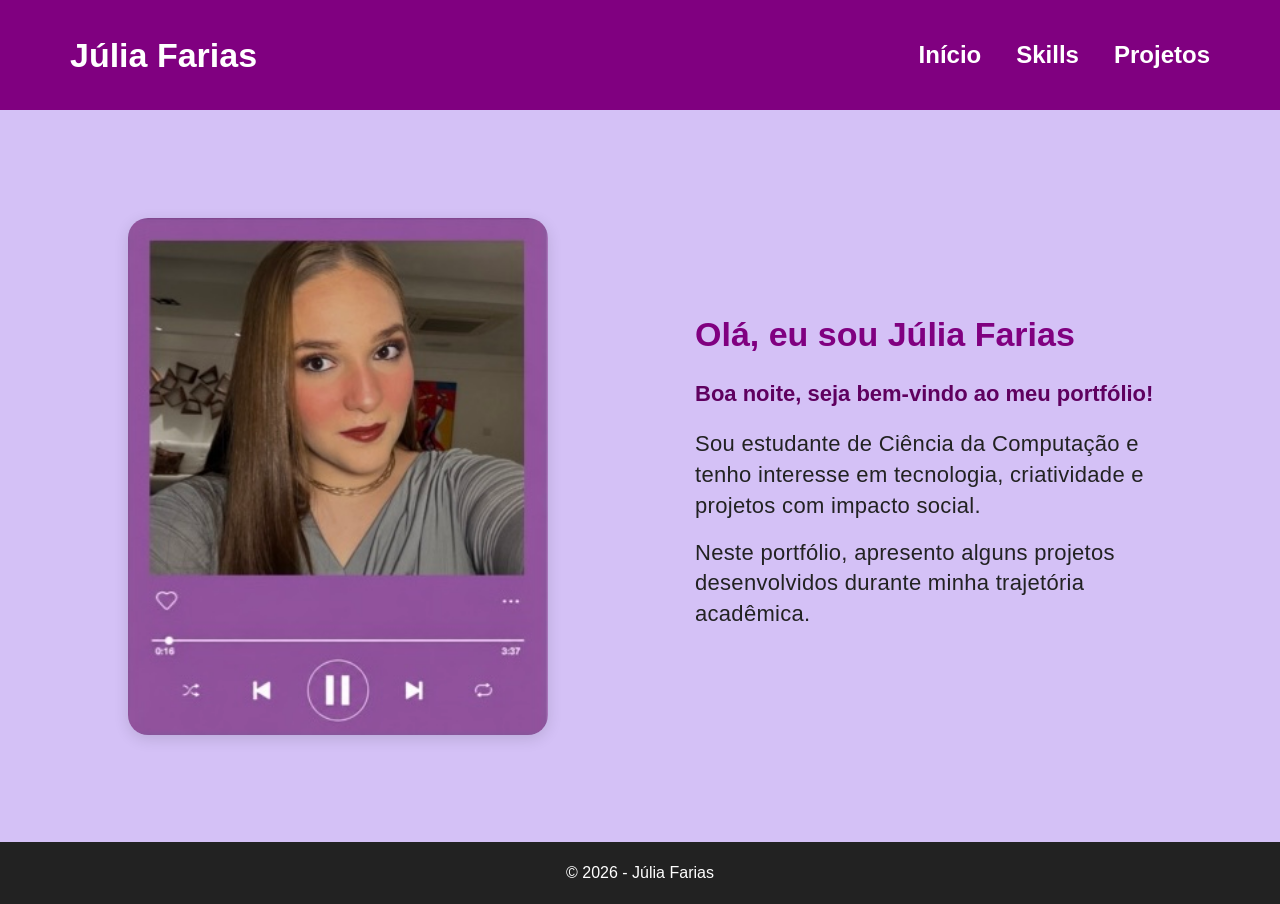
==== index.html @ e1ec88dc "arquivos enviados" ====
<!DOCTYPE html>
<html lang="pt-BR">
<head>
  <meta charset="UTF-8">
  <meta name="viewport" content="width=device-width, initial-scale=1.0">
  <title>Portfólio - Júlia Farias</title>
  <link rel="stylesheet" href="style.css">
</head>

<body>

  <header>
    <div class="interface">
      <h1>Júlia Farias</h1>

      <nav>
        <a href="index.html">Início</a>
        <a href="sobre.html">Skills</a>
        <a href="projetos.html">Projetos</a>
      </nav>
    </div>
  </header>

  <main class="pagina-inicial">
    <section class="hero">

      <div class="hero-imagem">
        <img src="imagens/agora1.jpg" alt="Foto de Júlia Farias">
      </div>

      <div class="texto-inicial">
        <h2>Olá, eu sou Júlia Farias</h2>

        <h3 id="saudacao"></h3>

        <p>
          Sou estudante de Ciência da Computação e tenho interesse em tecnologia,
          criatividade e projetos com impacto social.
        </p>

        <p>
          Neste portfólio, apresento alguns projetos desenvolvidos durante minha
          trajetória acadêmica.
        </p>
      </div>

    </section>
  </main>

  <footer>
    <p>&copy; 2026 - Júlia Farias</p>
  </footer>

  <script src="script.js"></script>
</body>
</html>
---- style.css ----
:root {
  --cor-principal: #800080;
  --cor-principal-escura: #5f005f;
  --cor-fundo: #D4C1F6;
  --cor-fundo-projetos: #f8f4ec;
  --cor-texto: #222222;
  --cor-card: #ffffff;
  --cor-sombra: rgba(0, 0, 0, 0.12);
}

* {
  margin: 0;
  padding: 0;
  box-sizing: border-box;
}

body {
  background-color: var(--cor-fundo);
  color: var(--cor-texto);
  font-family: Arial, Helvetica, sans-serif;
  line-height: 1.6;

  min-height: 100vh;
  display: flex;
  flex-direction: column;
}

/* ========================= */
/* CABEÇALHO */
/* ========================= */

header {
  background-color: var(--cor-principal);
  color: white;
  padding: 28px 0;
}

.interface {
  width: 100%;
  padding: 0 70px;

  display: flex;
  align-items: center;
  justify-content: space-between;
}

header h1 {
  font-size: 34px;
  color: white;
  margin: 0;
}

header nav {
  display: flex;
  gap: 35px;
  align-items: center;
}

header nav a {
  color: white;
  text-decoration: none;
  font-weight: bold;
  font-size: 24px;
}

header nav a:visited {
  color: white;
}

header nav a:hover {
  text-decoration: underline;
}

/* ========================= */
/* PÁGINA INICIAL - INDEX */
/* ========================= */

main.pagina-inicial {
  flex: 1;
  width: 100%;
  margin: 0;
  padding: 0;
}

.pagina-inicial .hero {
  width: 100%;
  min-height: calc(100vh - 168px);

  display: flex;
  align-items: center;
  justify-content: space-between;

  padding: 60px 90px;
  gap: 70px;

  background-color: var(--cor-fundo);
}

.pagina-inicial .hero-imagem {
  width: 45%;

  display: flex;
  justify-content: center;
  align-items: center;
}

.pagina-inicial .hero-imagem img {
  width: 420px;
  max-width: 100%;
  display: block;

  border-radius: 20px;
  box-shadow: 0 4px 15px var(--cor-sombra);
}

.pagina-inicial .texto-inicial {
  width: 45%;
  margin-left: auto;
}

.pagina-inicial .texto-inicial h2 {
  color: var(--cor-principal);
  font-size: 34px;
  margin-bottom: 15px;
}

/* Mensagem do JavaScript */
.pagina-inicial .texto-inicial #saudacao {
  color: var(--cor-principal-escura);
  font-size: 22px;
  font-weight: bold;
  margin-bottom: 18px;
}

.pagina-inicial .texto-inicial p {
  font-size: 22px;
  line-height: 1.4;
  max-width: 650px;
  margin-bottom: 16px;
  letter-spacing: 0.3px;
}

/* ========================= */
/* PÁGINA DE PROJETOS */
/* ========================= */

main.pagina-projetos {
  flex: 1;
  width: 100%;
  max-width: none;
  margin: 0;
  padding: 50px 8% 50px 5%;

  background-color: var(--cor-fundo);
  border-radius: 0;
  box-shadow: none;
}

.pagina-projetos h2 {
  color: var(--cor-principal);
  font-size: 34px;
  margin-bottom: 20px;
}

.pagina-projetos > p {
  font-size: 18px;
  margin-bottom: 30px;
}

/* Área com foto + cards */
.pagina-projetos .area-projetos {
  display: flex;
  align-items: flex-start;
  gap: 30px;
}

/* Foto da esquerda */
.pagina-projetos .foto-projetos {
  width: 28%;
  min-width: 200px;
}

.pagina-projetos .foto-projetos img {
  width: 100%;
  display: block;
  border-radius: 10px;
}

/* Cards ao lado da foto */
.pagina-projetos .projetos-container {
  flex: 1;

  display: grid;
  grid-template-columns: repeat(2, 1fr);
  gap: 28px;
}

/* Link dos cards */
.pagina-projetos .card-link {
  text-decoration: none;
  color: inherit;
  display: block;
}

.pagina-projetos .card-link:visited {
  color: inherit;
}

.pagina-projetos .card-link:hover .projeto-card {
  transform: translateY(-5px);
}

/* Card */
.pagina-projetos .projeto-card {
  height: 100%;
  background-color: var(--cor-card);
  padding: 28px;
  border-radius: 14px;
  box-shadow: 0 4px 15px var(--cor-sombra);
  transition: 0.3s;
}

.pagina-projetos .projeto-card h3 {
  color: var(--cor-principal);
  font-size: 22px;
  margin-bottom: 15px;
  text-decoration: none;
}

.pagina-projetos .projeto-card p {
  color: var(--cor-texto);
  font-size: 18px;
  line-height: 1.6;
  text-decoration: none;
}

/* ========================= */
/* PÁGINA SOBRE / SKILLS */
/* ========================= */

main.pagina-sobre {
  flex: 1;
  width: 90%;
  max-width: 1100px;
  margin: 50px auto;
  padding: 35px;

  background-color: var(--cor-card);
  border-radius: 20px;
  box-shadow: 0 4px 15px var(--cor-sombra);
}

.pagina-sobre h2 {
  color: var(--cor-principal);
  font-size: 32px;
  margin-bottom: 20px;
}

.pagina-sobre h3 {
  color: var(--cor-principal-escura);
  font-size: 24px;
  margin-top: 25px;
  margin-bottom: 10px;
}

.pagina-sobre p {
  font-size: 18px;
  margin-bottom: 15px;
}

.pagina-sobre ul {
  margin-left: 25px;
  margin-bottom: 20px;
}

.pagina-sobre li {
  font-size: 18px;
  margin-bottom: 8px;
}

.pagina-sobre img {
  max-width: 100%;
  height: auto;
  border-radius: 15px;
}

/* ========================= */
/* RODAPÉ */
/* ========================= */

footer {
  background-color: #222222;
  color: white;
  text-align: center;
  padding: 18px 0;
}

/* ========================= */
/* RESPONSIVIDADE */
/* ========================= */

@media (max-width: 900px) {
  .interface {
    padding: 0 30px;
    flex-direction: column;
    gap: 15px;
  }

  header nav {
    gap: 20px;
  }

  header nav a {
    font-size: 20px;
  }

  .pagina-inicial .hero {
    flex-direction: column;
    text-align: center;
    padding: 40px 30px;
    gap: 35px;
  }

  .pagina-inicial .hero-imagem,
  .pagina-inicial .texto-inicial {
    width: 100%;
  }

  .pagina-inicial .texto-inicial {
    margin-left: 0;
  }

  .pagina-inicial .hero-imagem img {
    width: 320px;
  }

  main.pagina-projetos {
    padding: 40px 30px;
  }

  .pagina-projetos .area-projetos {
    flex-direction: column;
  }

  .pagina-projetos .foto-projetos {
    width: 100%;
    max-width: 320px;
    min-width: 0;
    margin: 0 auto;
  }

  .pagina-projetos .projetos-container {
    width: 100%;
    grid-template-columns: 1fr;
  }

  main.pagina-sobre {
    width: 90%;
    padding: 25px;
  }
}
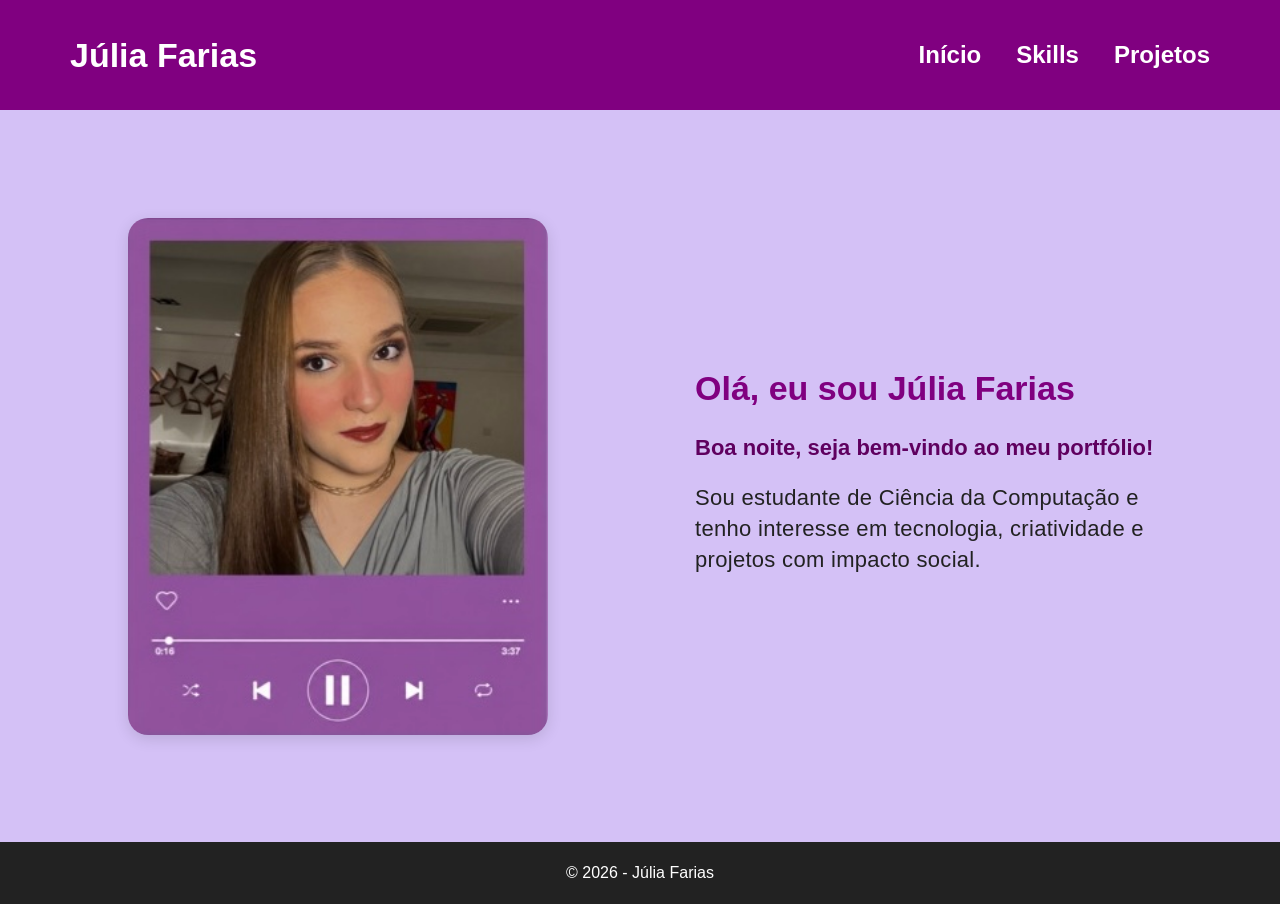
==== commit 813291c9: "Update index.html" ====
--- a/index.html
+++ b/index.html
@@ -39,8 +39,7 @@
         </p>
 
         <p>
-          Neste portfólio, apresento alguns projetos desenvolvidos durante minha
-          trajetória acadêmica.
+
         </p>
       </div>
 
@@ -53,4 +52,4 @@
 
   <script src="script.js"></script>
 </body>
-</html>+</html>
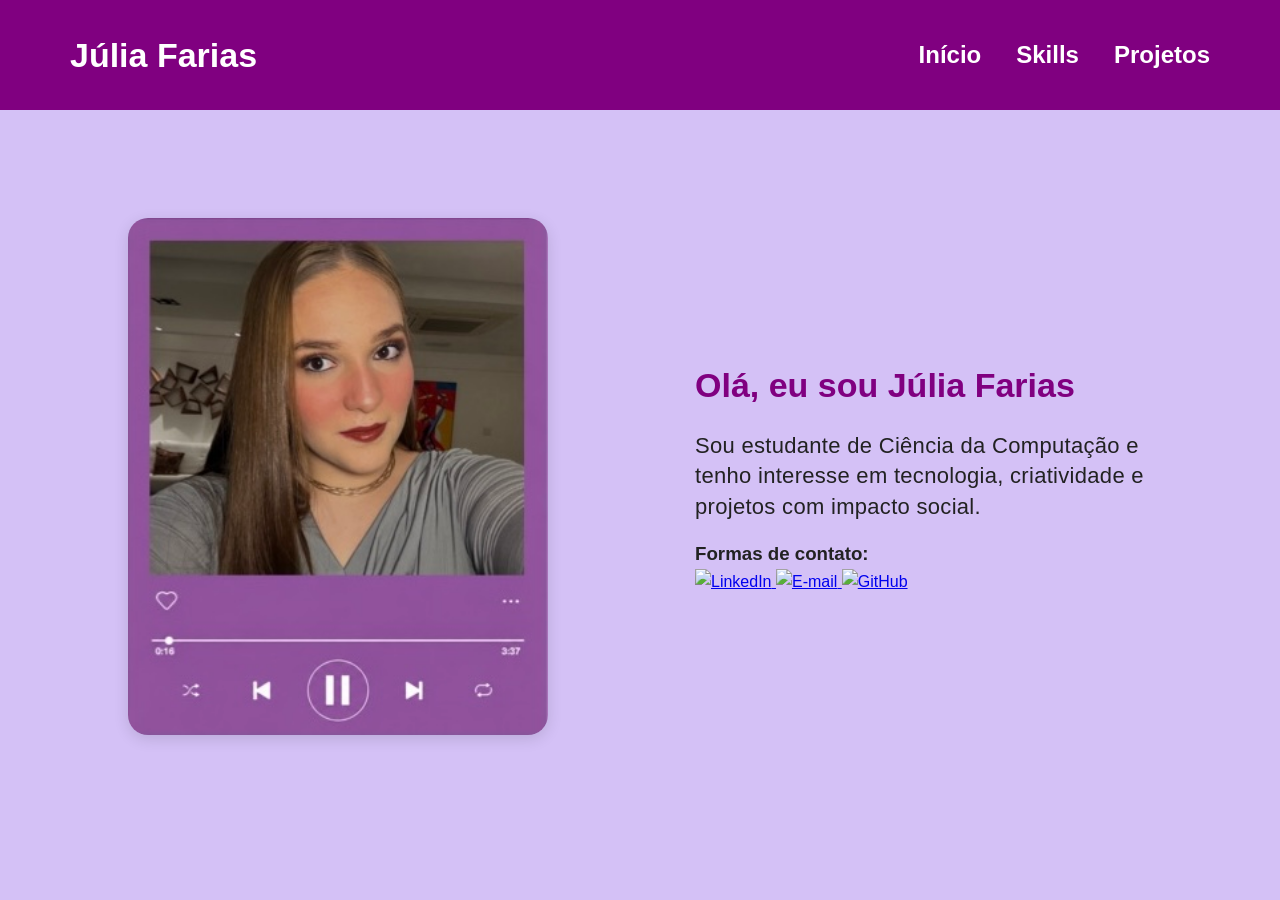
==== commit 7d24d773: "contatos" ====
--- a/index.html
+++ b/index.html
@@ -38,18 +38,28 @@
           criatividade e projetos com impacto social.
         </p>
 
-        <p>
+        <div class="contato-inicial">
+          <h3>Formas de contato:</h3>
 
-        </p>
+          <div class="baloes-contato">
+
+            <a href="https://www.linkedin.com/in/SEU-LINKEDIN" target="_blank" class="balao-contato">
+              <img src="imagens/linkedin.png" alt="LinkedIn">
+            </a>
+
+            <a href="mailto:SEUEMAIL@gmail.com" target="_blank" class="balao-contato">
+              <img src="imagens/email.png" alt="E-mail">
+            </a>
+
+            <a href="https://github.com/SEU-GITHUB" target="_blank" class="balao-contato">
+              <img src="imagens/github.png" alt="GitHub">
+            </a>
+
+          </div>
+        </div>
+
       </div>
 
     </section>
   </main>
 
-  <footer>
-    <p>&copy; 2026 - Júlia Farias</p>
-  </footer>
-
-  <script src="script.js"></script>
-</body>
-</html>
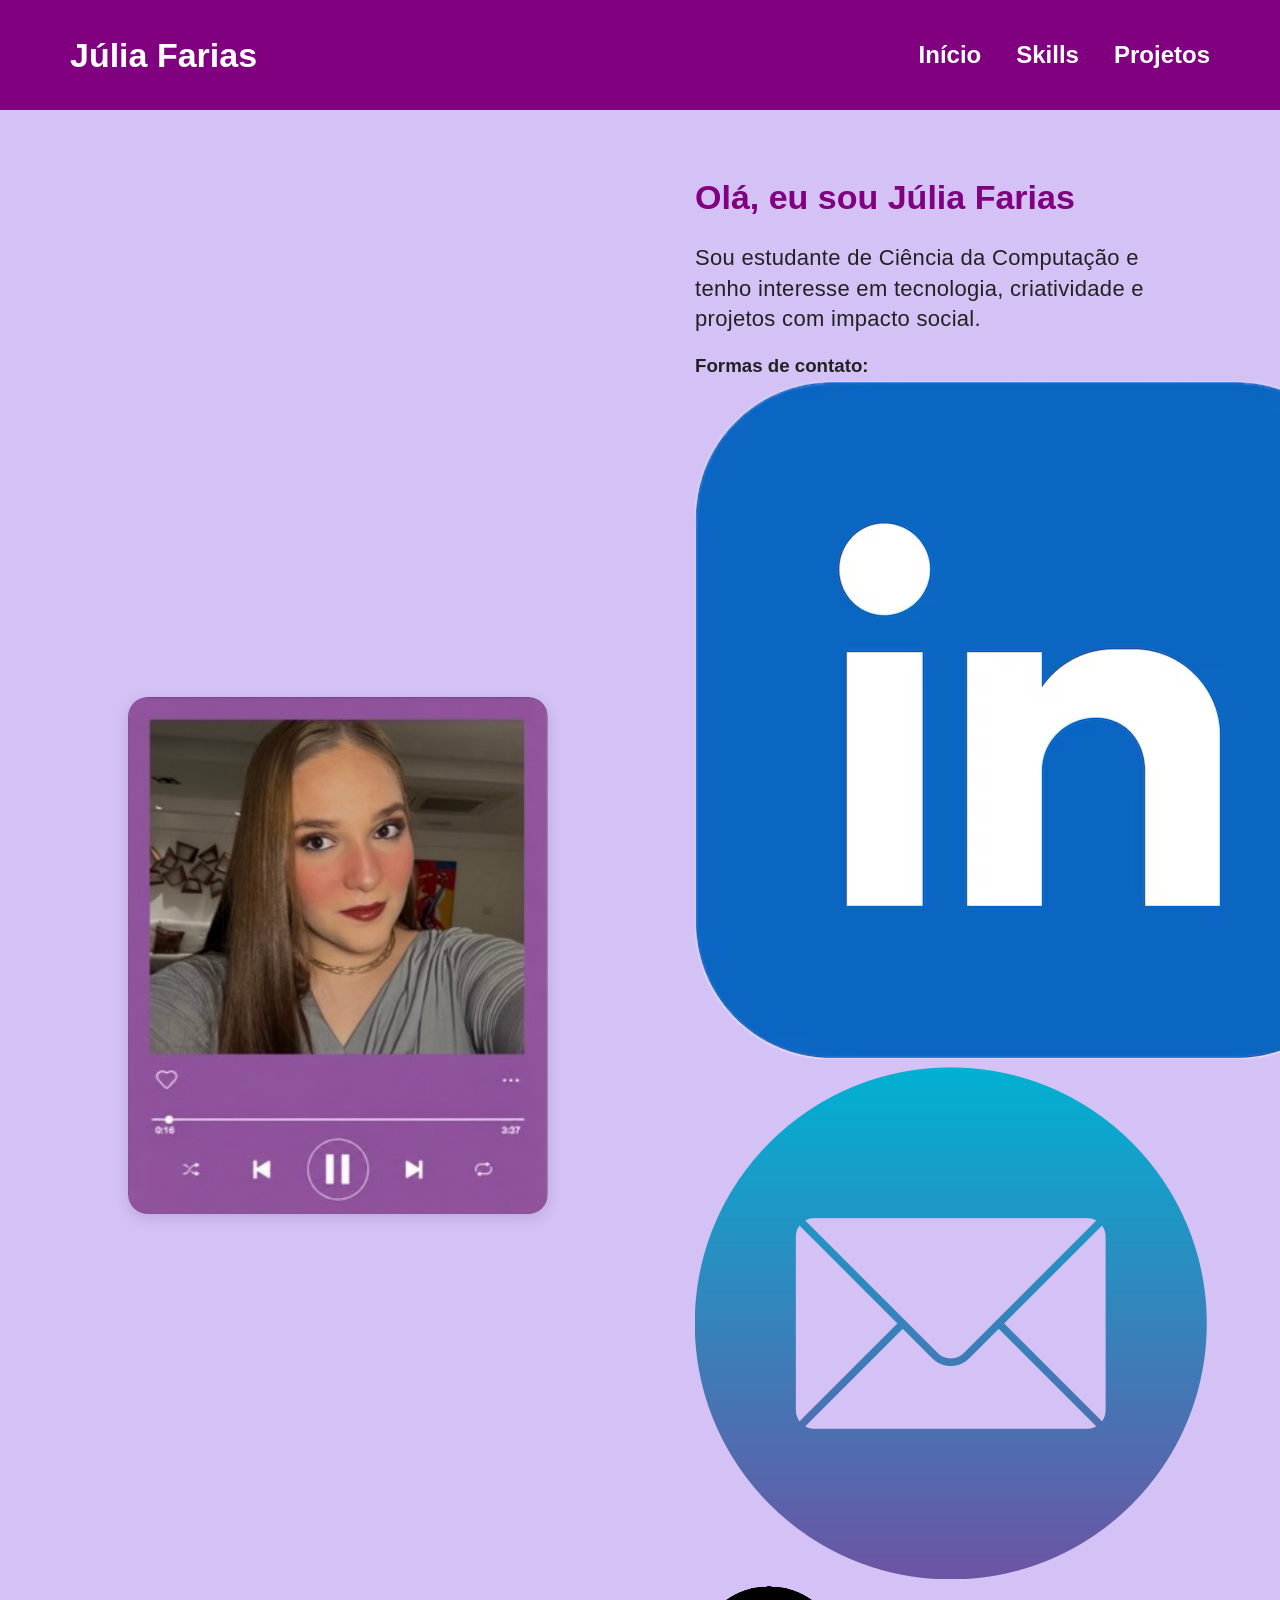
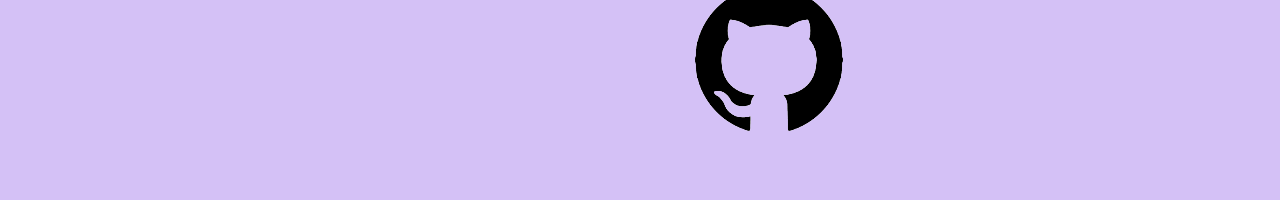
==== commit ceef78a9: "Update index.html" ====
--- a/index.html
+++ b/index.html
@@ -44,15 +44,15 @@
           <div class="baloes-contato">
 
             <a href="https://www.linkedin.com/in/SEU-LINKEDIN" target="_blank" class="balao-contato">
-              <img src="imagens/linkedin.png" alt="LinkedIn">
+              <img src="imagens/linkedin.PNG" alt="LinkedIn">
             </a>
 
             <a href="mailto:SEUEMAIL@gmail.com" target="_blank" class="balao-contato">
-              <img src="imagens/email.png" alt="E-mail">
+              <img src="imagens/email.PNG" alt="E-mail">
             </a>
 
-            <a href="https://github.com/SEU-GITHUB" target="_blank" class="balao-contato">
-              <img src="imagens/github.png" alt="GitHub">
+            <a href="https://github.com/juliafariasa" target="_blank" class="balao-contato">
+              <img src="imagens/github.PNG" alt="GitHub">
             </a>
 
           </div>
